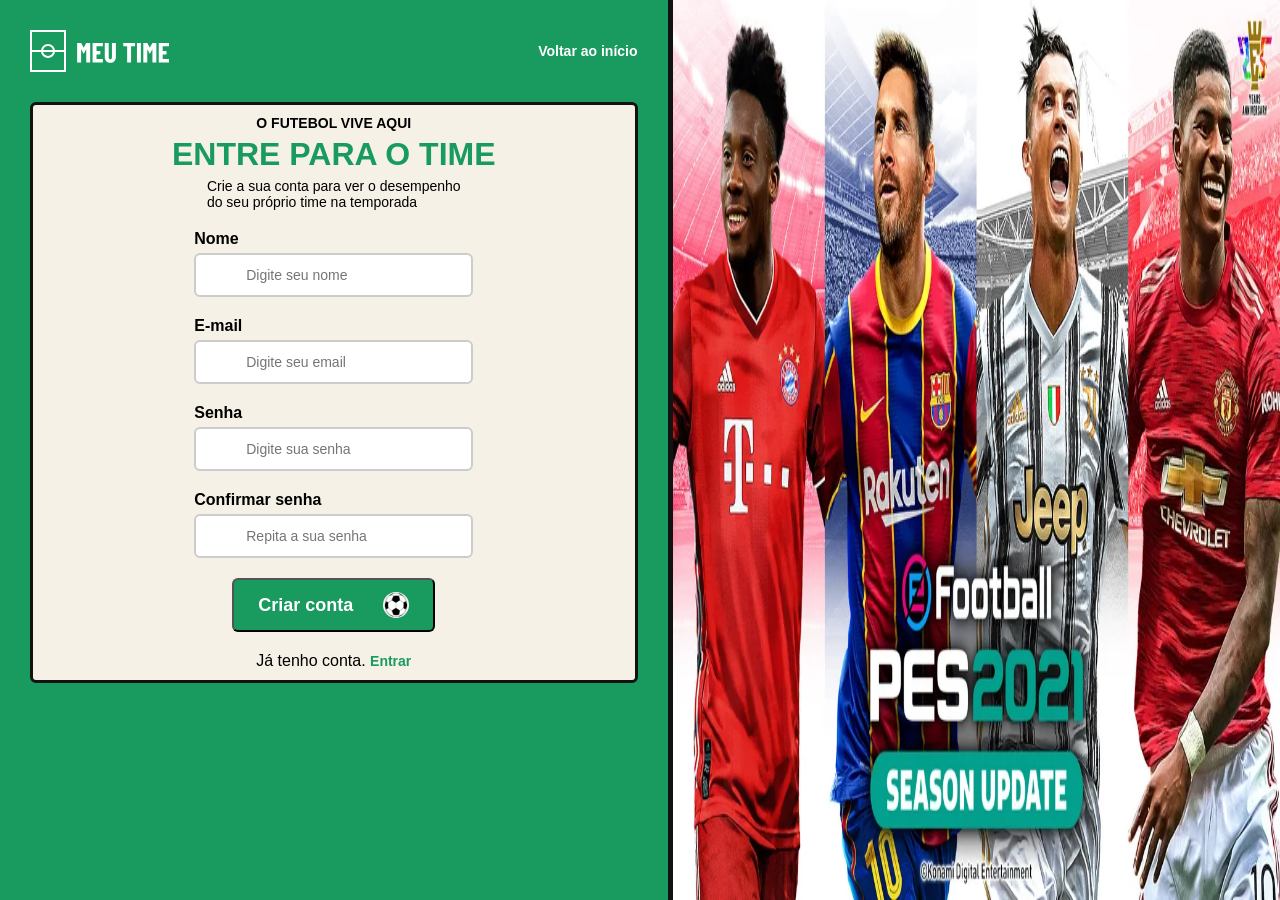
==== public/cadastro.html @ 14cf24a0 "containers da página home" ====
<!DOCTYPE html>
<html lang="en">

<head>
    <meta charset="UTF-8">
    <meta name="viewport" content="width=device-width, initial-scale=1.0">
    <title>Meu Time</title>
    <link rel="stylesheet" href="../public/css/cadastro_login.css">
</head>

<body>

    <header class="pag">

        <div class="lado_esquerdo">

            <div class="cabecalho">
                <img src="../public/assets/icon/Marca Meu Time Stats (1).svg">
                <a href="../public/site.home.html">Voltar ao início</a>
            </div>

            <div class="campos">

                <div class="titulo">
                    <span>O FUTEBOL VIVE AQUI</span>
                    <h1>ENTRE PARA O TIME</h1>
                    <p>Crie a sua conta para ver o desempenho <br> do seu próprio time na temporada</p>
                </div>

                <div class="grupo_ipt">
                    <p class="txt_ipt">Nome</p> 
                    <input type="text" id="nome" placeholder="Digite seu nome">
                </div>
                <div class="grupo_ipt">
                    <p class="txt_ipt">E-mail</p>
                    <input type="text" id="email" placeholder="Digite seu email">
                </div>
                <div class="grupo_ipt">
                    <p class="txt_ipt">Senha</p>
                    <input type="text" id="senha" placeholder="Digite sua senha">
                </div>
                <div class="grupo_ipt">
                    <p class="txt_ipt">Confirmar senha</p>
                    <input type="text" id="confirmar" placeholder="Repita a sua senha">
                </div>

                <div class="grupo_ipt">
                    <button onclick="criar()" class="btn_criar">Criar conta<img
                            src="../public/assets/icon/pelota.svg"></button>
                </div>

                <div class="grupo_ipt">
                    <p>Já tenho conta. <a href="../public/login.html">Entrar</a>
                    </p>
                </div>

            </div>

        </div>

        <div class="img1"><img src="../public/assets/imagem/pes21.webp"></div>
    </header>

</body>

</html>

<script>

    function criar() {

        
    }
</script>
---- public/css/cadastro_login.css ----
* {
    margin: 0;
    padding: 0;
    font-family: Arial, Helvetica, sans-serif;

}

body {
    background-color: #199a5e;
}

.pag {
    display: flex;
    flex-direction: row;
    width: 100%;
    height: 100vh;
    margin: 0;

}

.lado_esquerdo {
    width: 50%;
    height: 100%;
    margin-left: 30px;
    margin-right: 30px;

}

.lado_esquerdo a {
    font-weight: 800;
    font-size: 14px;
    text-decoration: none;
    color: #ffff;
    transition: background 0.4s;

}

.lado_esquerdo a:hover {
    color: #ff0000;

}

.cabecalho {
    display: flex;
    flex-direction: row;
    align-items: center;
    width: 100%;
    justify-content: space-between;
    margin-top: 30px;
}

.cabecalho img {
    margin-right: 10px;

}

.img1 {
    height: 100%;
    width: 50%;
    border-left: 2px;
    background-color: #121212;
    padding-left: 5px;

}

.img1 img {
    width: 100%;
    height: 100%;
    display: block;

}

.campos {
    display: flex;
    flex-direction: column;
    gap: 10px;
    align-items: center;
    margin-top: 30px;
    border: 3px solid #121212;
    border-radius: 6px;
    background-color: #f6f1e6;
    padding: 10px;

}

.grupo_ipt {
    display: flex;
    flex-direction: column;
    gap: 5px;
    margin-top: 10px;

}

.txt_ipt {
    font-size: 16px;
    font-weight: bold;

}

.campos input {
    padding: 12px 50px;
    border: 2px solid #ccc;
    border-radius: 6px;
    font-size: 14px;
}

.btn_criar {
    display: flex;
    border-radius: 6px;
    padding: 12px 24px;
    color: #ffff;
    background-color: #199a5e;
    font-size: 18px;
    font-weight: bold;
    align-items: center;
    justify-content: center;
    gap: 30px;

}

.grupo_ipt a {
    color: #199a5e;
}

.grupo_ipt a:hover {
    color: #08da2b;
}

.titulo {
    display: flex;
    flex-direction: column;
    gap: 5px;
    align-items: center;

}

.titulo p {
    display: flex;
    font-size: 14px;
}

.titulo span {
    display: flex;
    font-size: 14px;
    font-weight: bold;

}

.titulo h1 {
    display: flex;
    color: #199a5e;
    font-size: 32px;

}

.icons {
    display: flex;
    align-items: flex-end;
    gap: 300px;
}
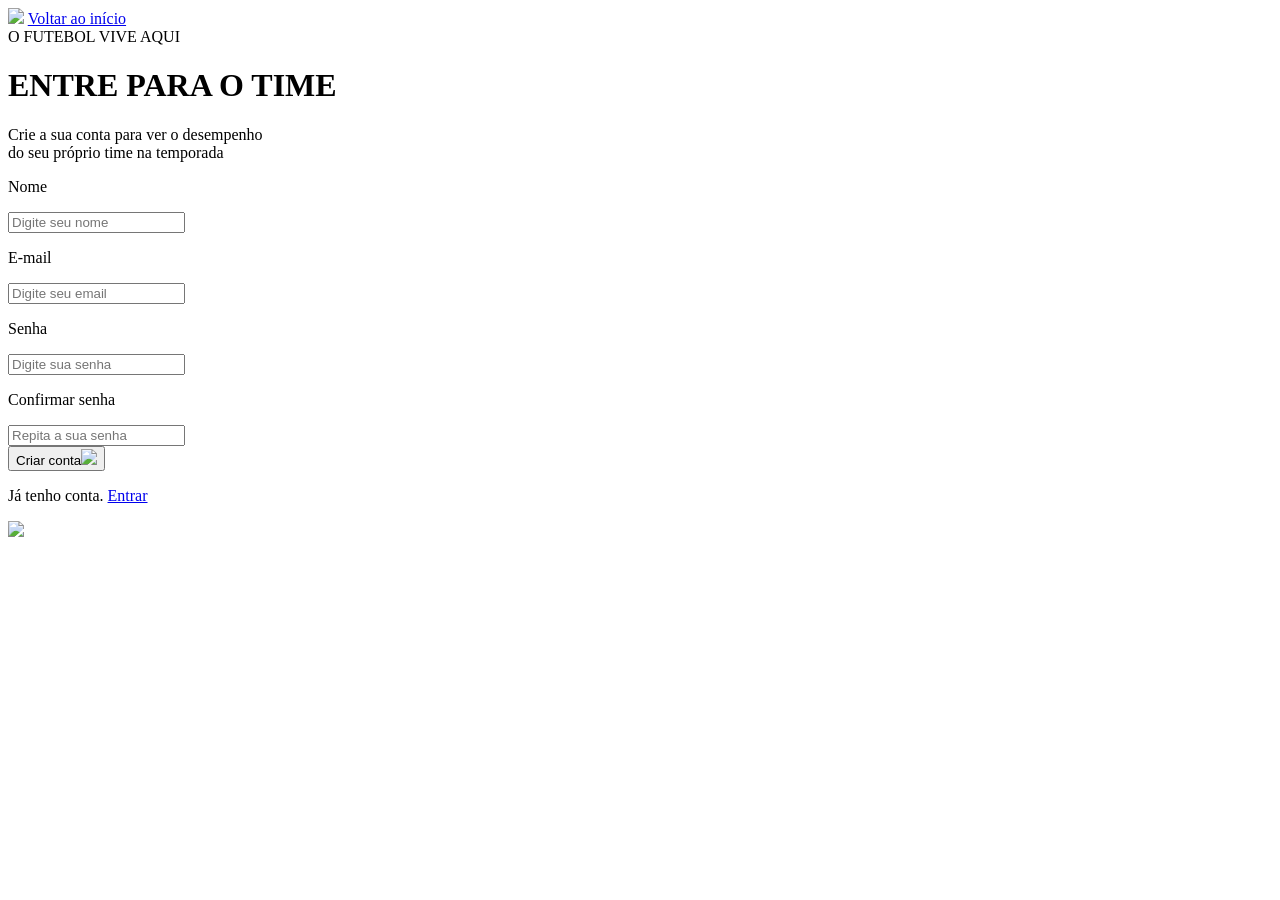
==== commit 3f4b5a86: "alterações na página dash e mudança dos caminhos das outras páginas" ====
--- a/public/cadastro.html
+++ b/public/cadastro.html
@@ -5,7 +5,7 @@
     <meta charset="UTF-8">
     <meta name="viewport" content="width=device-width, initial-scale=1.0">
     <title>Meu Time</title>
-    <link rel="stylesheet" href="../public/css/cadastro_login.css">
+    <link rel="stylesheet" href="../css/cadastro_login.css">
 </head>
 
 <body>
@@ -15,8 +15,8 @@
         <div class="lado_esquerdo">
 
             <div class="cabecalho">
-                <img src="../public/assets/icon/Marca Meu Time Stats (1).svg">
-                <a href="../public/site.home.html">Voltar ao início</a>
+                <img src="../assets/icon/Marca Meu Time Stats (1).svg">
+                <a href="index.html">Voltar ao início</a>
             </div>
 
             <div class="campos">
@@ -46,11 +46,11 @@
 
                 <div class="grupo_ipt">
                     <button onclick="criar()" class="btn_criar">Criar conta<img
-                            src="../public/assets/icon/pelota.svg"></button>
+                            src="../assets/icon/pelota.svg"></button>
                 </div>
 
                 <div class="grupo_ipt">
-                    <p>Já tenho conta. <a href="../public/login.html">Entrar</a>
+                    <p>Já tenho conta. <a href="../login.html">Entrar</a>
                     </p>
                 </div>
 
@@ -58,17 +58,9 @@
 
         </div>
 
-        <div class="img1"><img src="../public/assets/imagem/pes21.webp"></div>
+        <div class="img1"><img src="../assets/imagem/pes21.webp"></div>
     </header>
 
 </body>
 
-</html>
-
-<script>
-
-    function criar() {
-
-        
-    }
-</script>+</html>
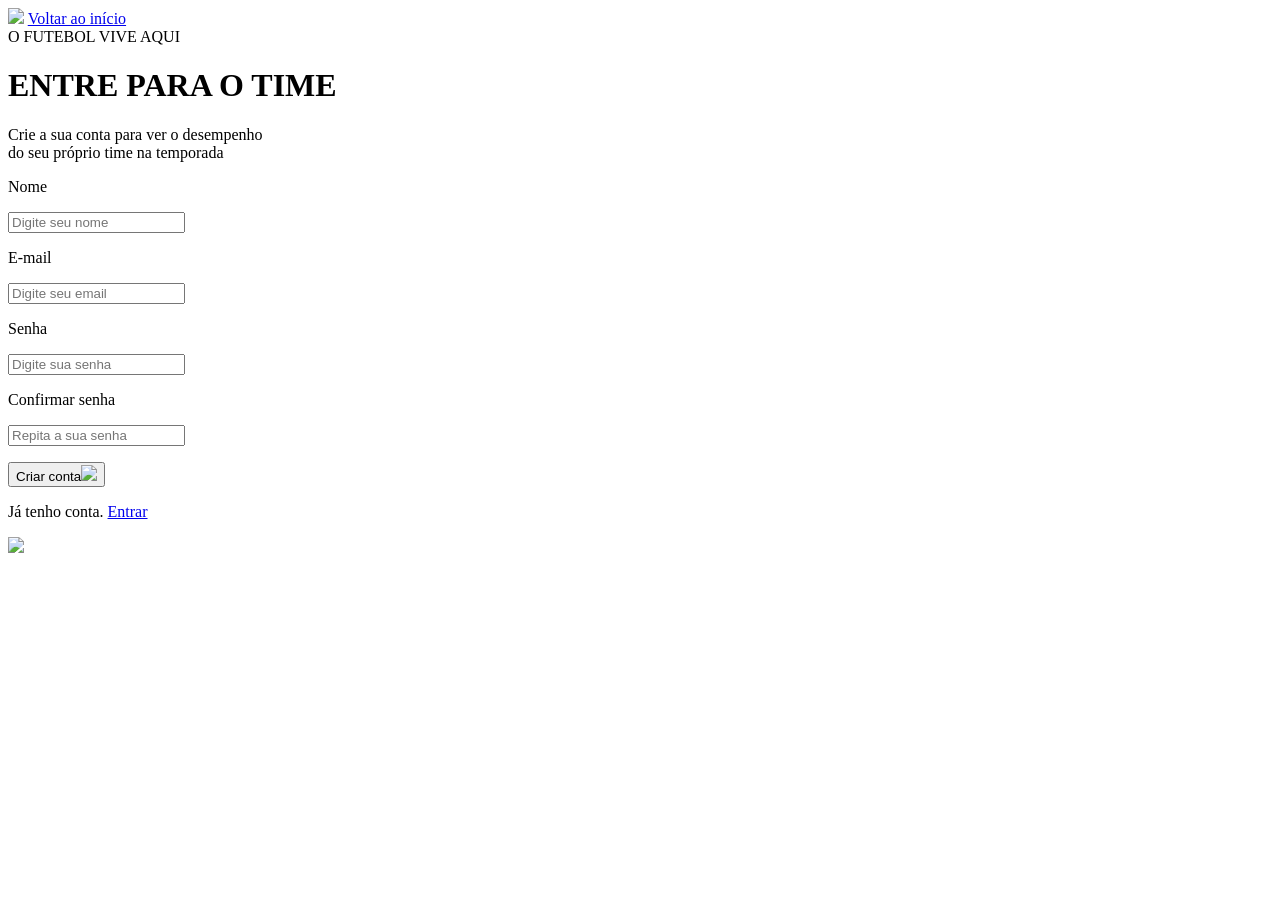
==== commit 390cdf8c: "back-end em andamento" ====
--- a/public/cadastro.html
+++ b/public/cadastro.html
@@ -6,6 +6,7 @@
     <meta name="viewport" content="width=device-width, initial-scale=1.0">
     <title>Meu Time</title>
     <link rel="stylesheet" href="../css/cadastro_login.css">
+    <script src="./js/sessao.js"></script>
 </head>
 
 <body>
@@ -28,7 +29,7 @@
                 </div>
 
                 <div class="grupo_ipt">
-                    <p class="txt_ipt">Nome</p> 
+                    <p class="txt_ipt">Nome</p>
                     <input type="text" id="nome" placeholder="Digite seu nome">
                 </div>
                 <div class="grupo_ipt">
@@ -37,14 +38,15 @@
                 </div>
                 <div class="grupo_ipt">
                     <p class="txt_ipt">Senha</p>
-                    <input type="text" id="senha" placeholder="Digite sua senha">
+                    <input type="password" id="senha" placeholder="Digite sua senha">
                 </div>
                 <div class="grupo_ipt">
                     <p class="txt_ipt">Confirmar senha</p>
-                    <input type="text" id="confirmar" placeholder="Repita a sua senha">
+                    <input type="password" id="confirmar" placeholder="Repita a sua senha">
                 </div>
 
                 <div class="grupo_ipt">
+                    <p id="mensagem_erro"></p>
                     <button onclick="criar()" class="btn_criar">Criar conta<img
                             src="../assets/icon/pelota.svg"></button>
                 </div>
@@ -63,4 +65,85 @@
 
 </body>
 
-</html>+</html>
+
+<script>
+
+    function criar() {
+        // aguardar();
+
+        //Recupere o valor da nova input pelo nome do id
+        // Agora vá para o método fetch logo abaixo
+        var nomeVar = nome.value;
+        var emailVar = email.value;
+        var senhaVar = senha.value;
+        var confirmacaoSenhaVar = confirmar.value;
+
+        mensagem_erro.textContent = "";
+
+        // Verificando se há algum campo em branco
+        if (
+            nomeVar == "" ||
+            emailVar == "" ||
+            senhaVar == "" ||
+            confirmacaoSenhaVar == ""
+        ) {
+            cardErro.style.display = "block";
+            mensagem_erro.innerHTML =
+                "(Mensagem de erro para todos os campos em branco)";
+
+            finalizarAguardar();
+            return false;
+        } else {
+            setInterval(sumirMensagem, 5000);
+        }
+
+        if (senhaVar != confirmacaoSenhaVar) {
+
+            mensagem_erro.innerHTML =
+                "(Mensagem de erro para campo senha diferente de confirmação de senha)";
+        } else {
+            // Enviando o valor da nova input
+            fetch("/usuarios/cadastrar", {
+                method: "POST",
+                headers: {
+                    "Content-Type": "application/json",
+                },
+                body: JSON.stringify({
+                    // crie um atributo que recebe o valor recuperado aqui
+                    // Agora vá para o arquivo routes/usuario.js
+                    nomeServer: nomeVar,
+                    emailServer: emailVar,
+                    senhaServer: senhaVar,
+                }),
+            })
+                .then(function (resposta) {
+                    console.log("resposta: ", resposta);
+
+                    if (resposta.ok) {
+                        cardErro.style.display = "block";
+
+                        mensagem_erro.innerHTML =
+                            "Cadastro realizado com sucesso! Redirecionando para tela de Login...";
+
+                        setTimeout(() => {
+                            window.location = "login.html";
+                        }, "2000");
+
+                        limparFormulario();
+                        finalizarAguardar();
+                    } else {
+                        throw "Houve um erro ao tentar realizar o cadastro!";
+                    }
+                })
+                .catch(function (resposta) {
+                    console.log(`#ERRO: ${resposta}`);
+                    finalizarAguardar();
+                });
+
+            return false;
+
+        }
+
+    }
+</script>
